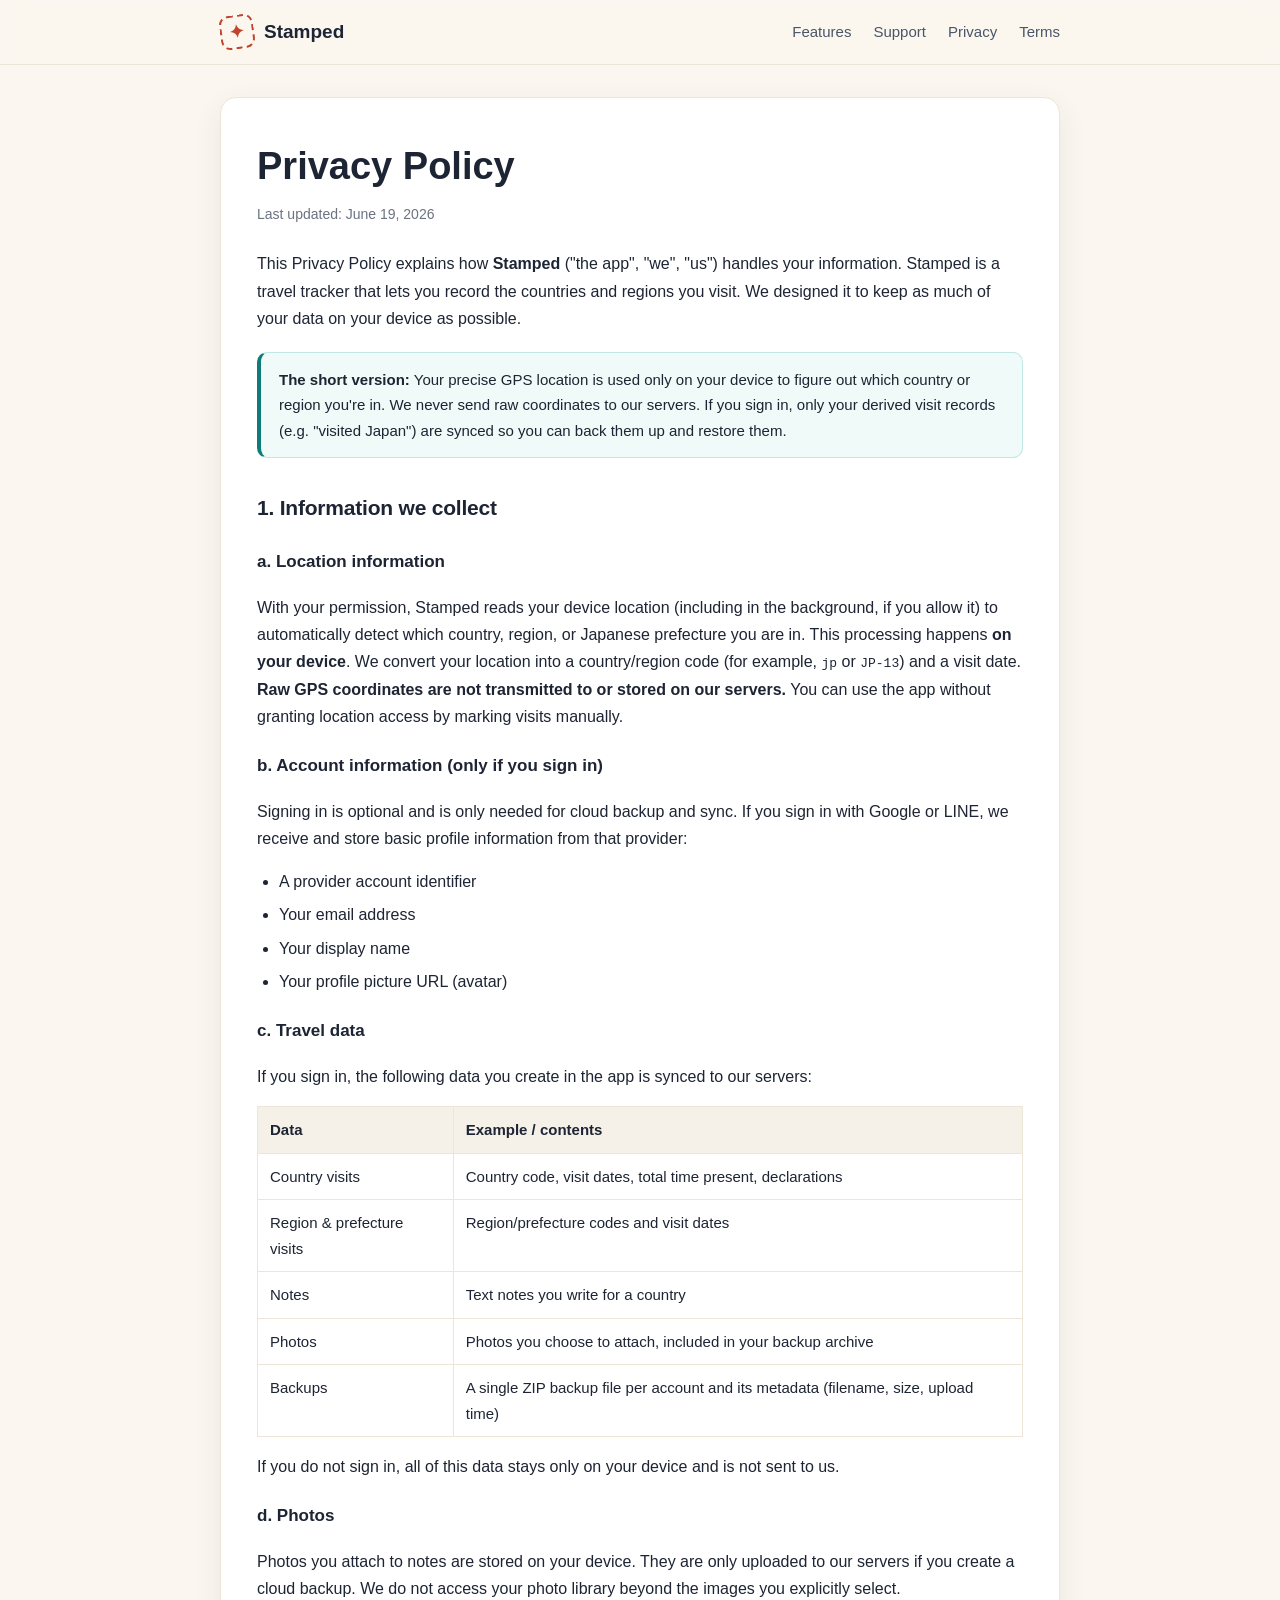
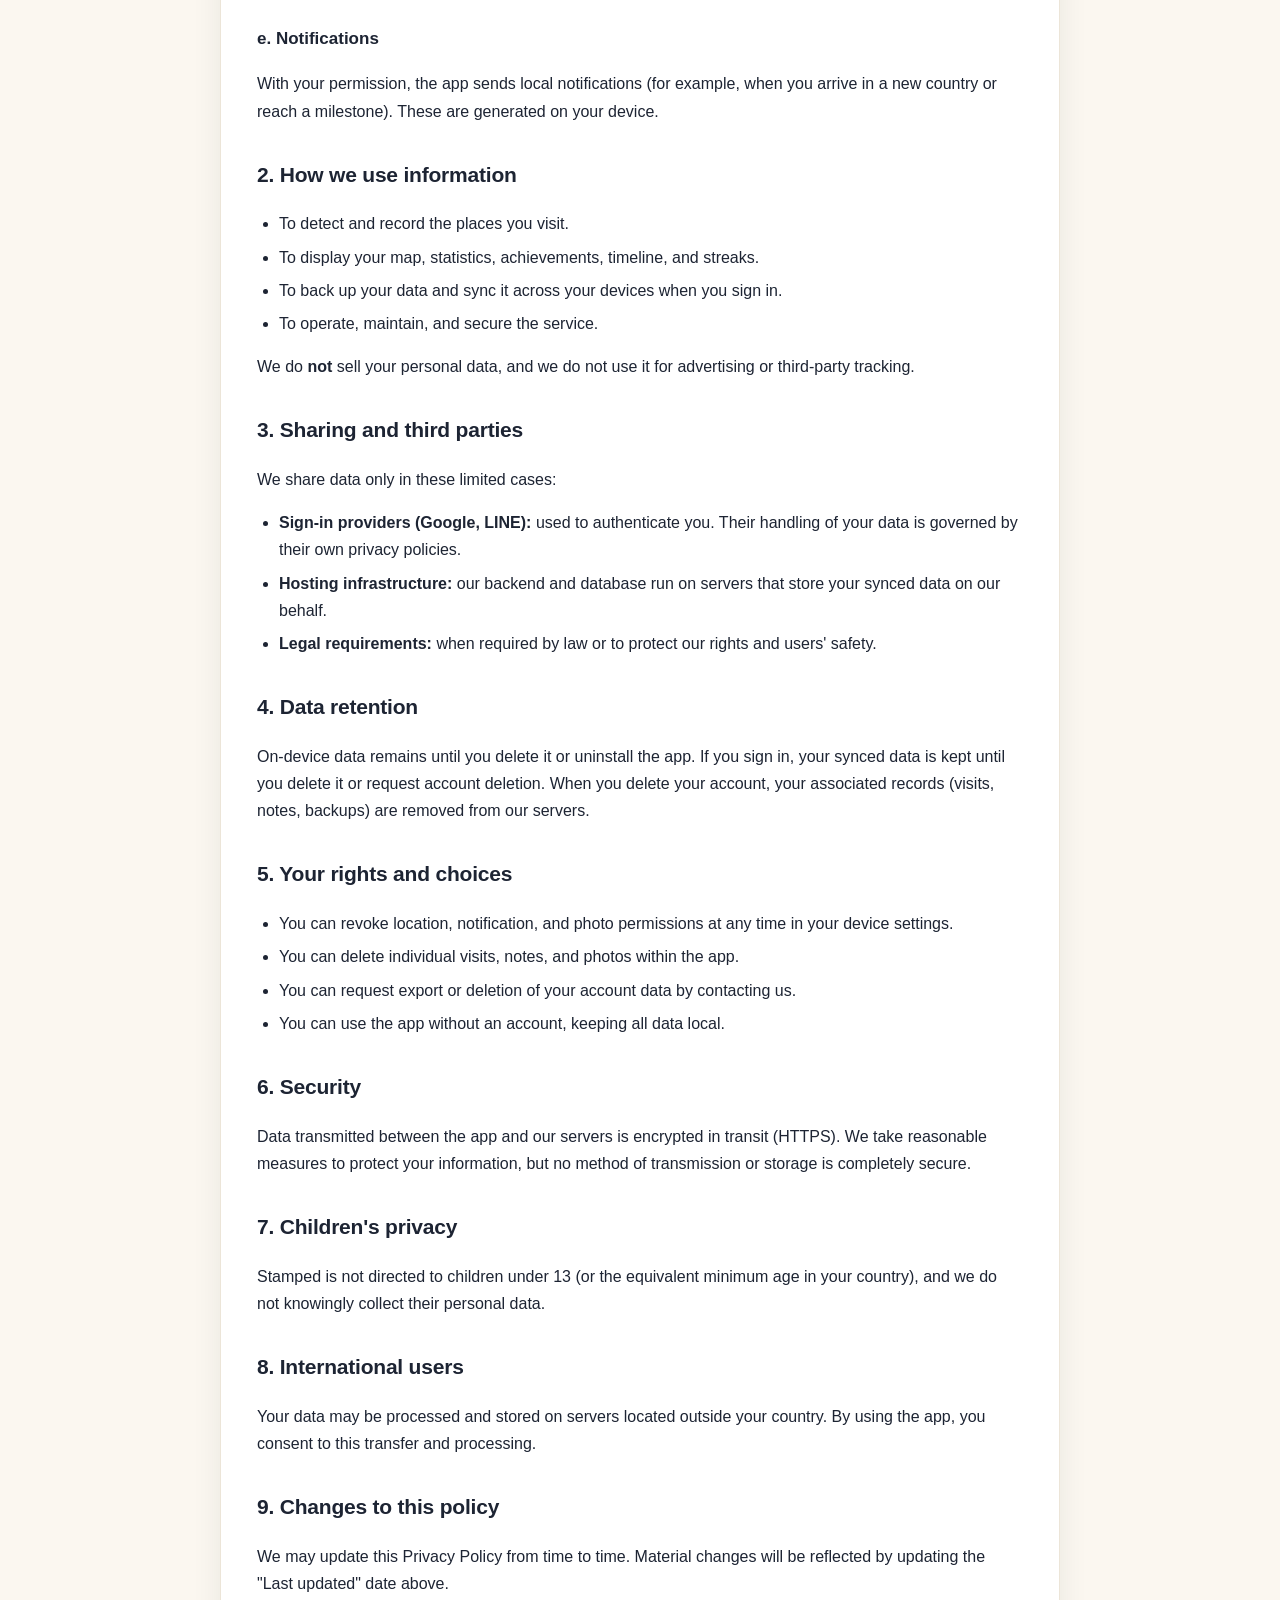
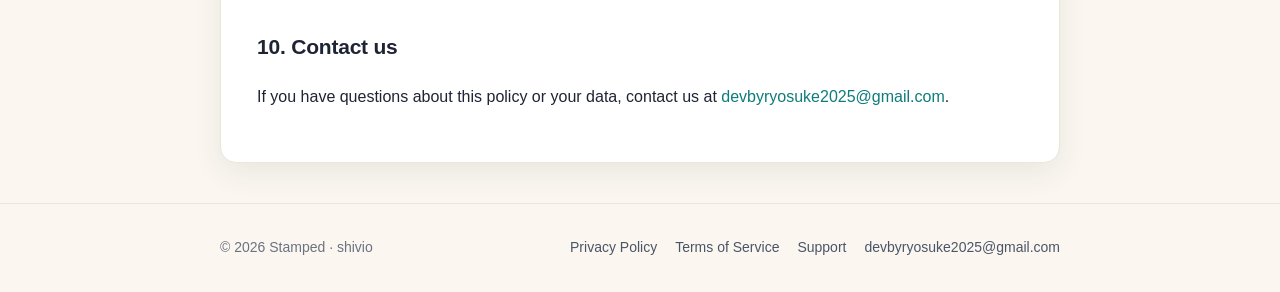
==== privacy.html @ 4b560f20 "Add Stamped website: landing, privacy, terms, support Co-Authored-By: Claude Opus 4.8 <noreply@anthr" ====
<!DOCTYPE html>
<html lang="en">
<head>
  <meta charset="UTF-8" />
  <meta name="viewport" content="width=device-width, initial-scale=1.0" />
  <title>Privacy Policy — Stamped</title>
  <meta name="description" content="How Stamped collects, uses, and protects your data." />
  <link rel="stylesheet" href="styles.css" />
</head>
<body>
  <header class="site-header">
    <div class="wrap">
      <a class="brand" href="index.html"><span class="mark">✦</span> Stamped</a>
      <nav class="nav">
        <a href="index.html#features">Features</a>
        <a href="support.html">Support</a>
        <a href="privacy.html">Privacy</a>
        <a href="terms.html">Terms</a>
      </nav>
    </div>
  </header>

  <main class="wrap">
    <article class="doc">
      <h1>Privacy Policy</h1>
      <div class="updated">Last updated: June 19, 2026</div>

      <p>
        This Privacy Policy explains how <strong>Stamped</strong> ("the app", "we",
        "us") handles your information. Stamped is a travel tracker that lets you
        record the countries and regions you visit. We designed it to keep as much
        of your data on your device as possible.
      </p>

      <div class="callout">
        <strong>The short version:</strong> Your precise GPS location is used only
        on your device to figure out which country or region you're in. We never
        send raw coordinates to our servers. If you sign in, only your derived
        visit records (e.g. "visited Japan") are synced so you can back them up
        and restore them.
      </div>

      <h2>1. Information we collect</h2>

      <h3>a. Location information</h3>
      <p>
        With your permission, Stamped reads your device location (including in the
        background, if you allow it) to automatically detect which country, region,
        or Japanese prefecture you are in. This processing happens
        <strong>on your device</strong>. We convert your location into a
        country/region code (for example, <code>jp</code> or <code>JP-13</code>)
        and a visit date. <strong>Raw GPS coordinates are not transmitted to or
        stored on our servers.</strong> You can use the app without granting
        location access by marking visits manually.
      </p>

      <h3>b. Account information (only if you sign in)</h3>
      <p>
        Signing in is optional and is only needed for cloud backup and sync. If you
        sign in with Google or LINE, we receive and store basic profile information
        from that provider:
      </p>
      <ul>
        <li>A provider account identifier</li>
        <li>Your email address</li>
        <li>Your display name</li>
        <li>Your profile picture URL (avatar)</li>
      </ul>

      <h3>c. Travel data</h3>
      <p>If you sign in, the following data you create in the app is synced to our servers:</p>
      <table>
        <tr><th>Data</th><th>Example / contents</th></tr>
        <tr><td>Country visits</td><td>Country code, visit dates, total time present, declarations</td></tr>
        <tr><td>Region &amp; prefecture visits</td><td>Region/prefecture codes and visit dates</td></tr>
        <tr><td>Notes</td><td>Text notes you write for a country</td></tr>
        <tr><td>Photos</td><td>Photos you choose to attach, included in your backup archive</td></tr>
        <tr><td>Backups</td><td>A single ZIP backup file per account and its metadata (filename, size, upload time)</td></tr>
      </table>
      <p>
        If you do not sign in, all of this data stays only on your device and is not
        sent to us.
      </p>

      <h3>d. Photos</h3>
      <p>
        Photos you attach to notes are stored on your device. They are only uploaded
        to our servers if you create a cloud backup. We do not access your photo
        library beyond the images you explicitly select.
      </p>

      <h3>e. Notifications</h3>
      <p>
        With your permission, the app sends local notifications (for example, when
        you arrive in a new country or reach a milestone). These are generated on
        your device.
      </p>

      <h2>2. How we use information</h2>
      <ul>
        <li>To detect and record the places you visit.</li>
        <li>To display your map, statistics, achievements, timeline, and streaks.</li>
        <li>To back up your data and sync it across your devices when you sign in.</li>
        <li>To operate, maintain, and secure the service.</li>
      </ul>
      <p>
        We do <strong>not</strong> sell your personal data, and we do not use it for
        advertising or third-party tracking.
      </p>

      <h2>3. Sharing and third parties</h2>
      <p>We share data only in these limited cases:</p>
      <ul>
        <li>
          <strong>Sign-in providers (Google, LINE):</strong> used to authenticate you.
          Their handling of your data is governed by their own privacy policies.
        </li>
        <li>
          <strong>Hosting infrastructure:</strong> our backend and database run on
          servers that store your synced data on our behalf.
        </li>
        <li>
          <strong>Legal requirements:</strong> when required by law or to protect
          our rights and users' safety.
        </li>
      </ul>

      <h2>4. Data retention</h2>
      <p>
        On-device data remains until you delete it or uninstall the app. If you sign
        in, your synced data is kept until you delete it or request account deletion.
        When you delete your account, your associated records (visits, notes,
        backups) are removed from our servers.
      </p>

      <h2>5. Your rights and choices</h2>
      <ul>
        <li>You can revoke location, notification, and photo permissions at any time in your device settings.</li>
        <li>You can delete individual visits, notes, and photos within the app.</li>
        <li>You can request export or deletion of your account data by contacting us.</li>
        <li>You can use the app without an account, keeping all data local.</li>
      </ul>

      <h2>6. Security</h2>
      <p>
        Data transmitted between the app and our servers is encrypted in transit
        (HTTPS). We take reasonable measures to protect your information, but no
        method of transmission or storage is completely secure.
      </p>

      <h2>7. Children's privacy</h2>
      <p>
        Stamped is not directed to children under 13 (or the equivalent minimum age
        in your country), and we do not knowingly collect their personal data.
      </p>

      <h2>8. International users</h2>
      <p>
        Your data may be processed and stored on servers located outside your
        country. By using the app, you consent to this transfer and processing.
      </p>

      <h2>9. Changes to this policy</h2>
      <p>
        We may update this Privacy Policy from time to time. Material changes will be
        reflected by updating the "Last updated" date above.
      </p>

      <h2>10. Contact us</h2>
      <p>
        If you have questions about this policy or your data, contact us at
        <a href="mailto:devbyryosuke2025@gmail.com">devbyryosuke2025@gmail.com</a>.
      </p>
    </article>
  </main>

  <footer class="site-footer">
    <div class="wrap">
      <div>© 2026 Stamped · shivio</div>
      <div class="links">
        <a href="privacy.html">Privacy Policy</a>
        <a href="terms.html">Terms of Service</a>
        <a href="support.html">Support</a>
        <a href="mailto:devbyryosuke2025@gmail.com">devbyryosuke2025@gmail.com</a>
      </div>
    </div>
  </footer>
</body>
</html>
---- styles.css ----
/* Stamped — shared styles */
:root {
  --ink: #1d2433;
  --ink-soft: #4a5568;
  --muted: #6b7280;
  --bg: #fbf7f0;
  --card: #ffffff;
  --line: #ece5d8;
  --accent: #0e7c7b;
  --accent-dark: #0a5e5d;
  --stamp: #c1432e;
  --radius: 16px;
  --maxw: 880px;
  --shadow: 0 10px 30px rgba(29, 36, 51, 0.08);
}

* { box-sizing: border-box; }

html { scroll-behavior: smooth; }

body {
  margin: 0;
  font-family: -apple-system, BlinkMacSystemFont, "Segoe UI", Roboto,
    "Helvetica Neue", "Hiragino Kaku Gothic ProN", "Noto Sans JP", sans-serif;
  color: var(--ink);
  background: var(--bg);
  line-height: 1.7;
  -webkit-font-smoothing: antialiased;
}

a { color: var(--accent); text-decoration: none; }
a:hover { text-decoration: underline; }

.wrap { max-width: var(--maxw); margin: 0 auto; padding: 0 20px; }

/* Header */
.site-header {
  position: sticky;
  top: 0;
  z-index: 10;
  background: rgba(251, 247, 240, 0.85);
  backdrop-filter: saturate(180%) blur(12px);
  border-bottom: 1px solid var(--line);
}
.site-header .wrap {
  display: flex;
  align-items: center;
  justify-content: space-between;
  height: 64px;
}
.brand {
  display: flex;
  align-items: center;
  gap: 10px;
  font-weight: 800;
  font-size: 19px;
  color: var(--ink);
}
.brand:hover { text-decoration: none; }
.brand .mark {
  width: 34px; height: 34px;
  display: grid; place-items: center;
  border: 2px dashed var(--stamp);
  border-radius: 9px;
  color: var(--stamp);
  font-size: 18px;
  transform: rotate(-8deg);
}
.nav { display: flex; gap: 22px; font-size: 15px; }
.nav a { color: var(--ink-soft); }

/* Hero */
.hero {
  text-align: center;
  padding: 72px 0 56px;
}
.hero h1 {
  font-size: clamp(34px, 6vw, 52px);
  line-height: 1.1;
  margin: 0 0 16px;
  letter-spacing: -0.02em;
}
.hero p.lead {
  font-size: clamp(17px, 2.5vw, 20px);
  color: var(--ink-soft);
  max-width: 600px;
  margin: 0 auto 28px;
}
.badges { display: flex; gap: 14px; justify-content: center; flex-wrap: wrap; }
.badge {
  display: inline-flex;
  align-items: center;
  gap: 10px;
  background: var(--ink);
  color: #fff;
  padding: 12px 20px;
  border-radius: 12px;
  font-weight: 600;
  font-size: 15px;
}
.badge:hover { background: #000; text-decoration: none; }
.badge small { display: block; font-size: 11px; opacity: .75; font-weight: 500; }

/* Sections */
section { padding: 24px 0; }
h2 { font-size: clamp(24px, 4vw, 30px); margin: 8px 0 18px; letter-spacing: -0.01em; }

.features {
  display: grid;
  grid-template-columns: repeat(auto-fit, minmax(230px, 1fr));
  gap: 18px;
  margin: 12px 0 8px;
}
.feature {
  background: var(--card);
  border: 1px solid var(--line);
  border-radius: var(--radius);
  padding: 22px;
  box-shadow: var(--shadow);
}
.feature .ico { font-size: 26px; }
.feature h3 { margin: 12px 0 6px; font-size: 18px; }
.feature p { margin: 0; color: var(--muted); font-size: 15px; }

/* Legal / content pages */
.doc { background: var(--card); border: 1px solid var(--line);
  border-radius: var(--radius); padding: 36px; margin: 32px 0;
  box-shadow: var(--shadow); }
.doc h1 { font-size: clamp(28px, 5vw, 38px); margin: 0 0 4px; }
.doc .updated { color: var(--muted); font-size: 14px; margin-bottom: 24px; }
.doc h2 { font-size: 21px; margin-top: 32px; }
.doc h3 { font-size: 17px; margin-top: 22px; }
.doc ul { padding-left: 22px; }
.doc li { margin: 6px 0; }
.doc table { width: 100%; border-collapse: collapse; margin: 16px 0; font-size: 15px; }
.doc th, .doc td { text-align: left; padding: 10px 12px; border: 1px solid var(--line); vertical-align: top; }
.doc th { background: #f6f1e8; }

.callout {
  background: #effaf9;
  border: 1px solid #bfe7e5;
  border-left: 4px solid var(--accent);
  border-radius: 10px;
  padding: 14px 18px;
  margin: 20px 0;
  font-size: 15px;
}

.btn {
  display: inline-block;
  background: var(--accent);
  color: #fff;
  padding: 12px 22px;
  border-radius: 12px;
  font-weight: 600;
}
.btn:hover { background: var(--accent-dark); text-decoration: none; }

/* FAQ */
.faq { margin: 8px 0; }
.faq details {
  background: var(--card);
  border: 1px solid var(--line);
  border-radius: 12px;
  padding: 4px 18px;
  margin: 12px 0;
  box-shadow: var(--shadow);
}
.faq summary {
  cursor: pointer;
  font-weight: 600;
  padding: 14px 0;
  list-style: none;
}
.faq summary::-webkit-details-marker { display: none; }
.faq summary::after { content: "+"; float: right; color: var(--accent); font-size: 20px; }
.faq details[open] summary::after { content: "–"; }
.faq details > p { margin: 0 0 16px; color: var(--ink-soft); }

/* Footer */
.site-footer {
  border-top: 1px solid var(--line);
  margin-top: 40px;
  padding: 32px 0;
  color: var(--muted);
  font-size: 14px;
}
.site-footer .wrap {
  display: flex;
  justify-content: space-between;
  align-items: center;
  flex-wrap: wrap;
  gap: 12px;
}
.site-footer .links { display: flex; gap: 18px; flex-wrap: wrap; }
.site-footer a { color: var(--ink-soft); }

@media (max-width: 560px) {
  .nav { gap: 14px; font-size: 14px; }
  .doc { padding: 24px; }
}
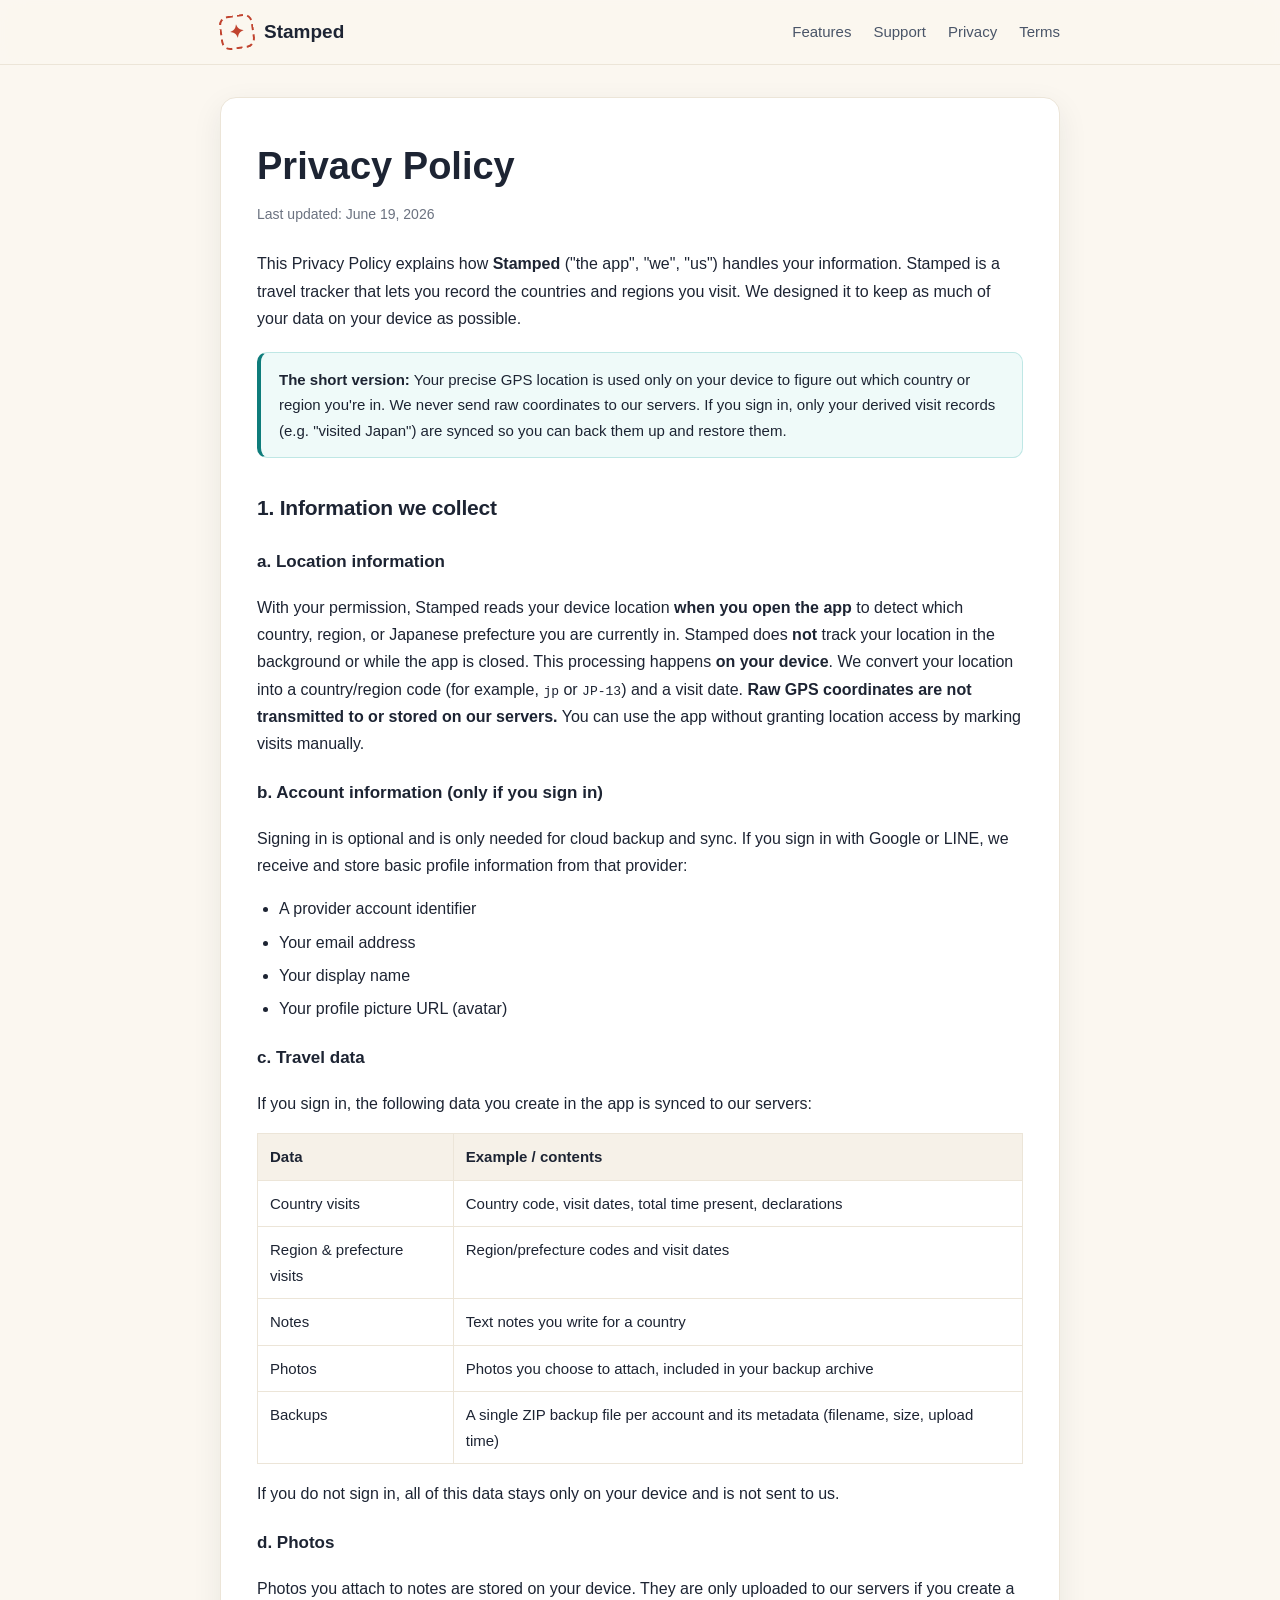
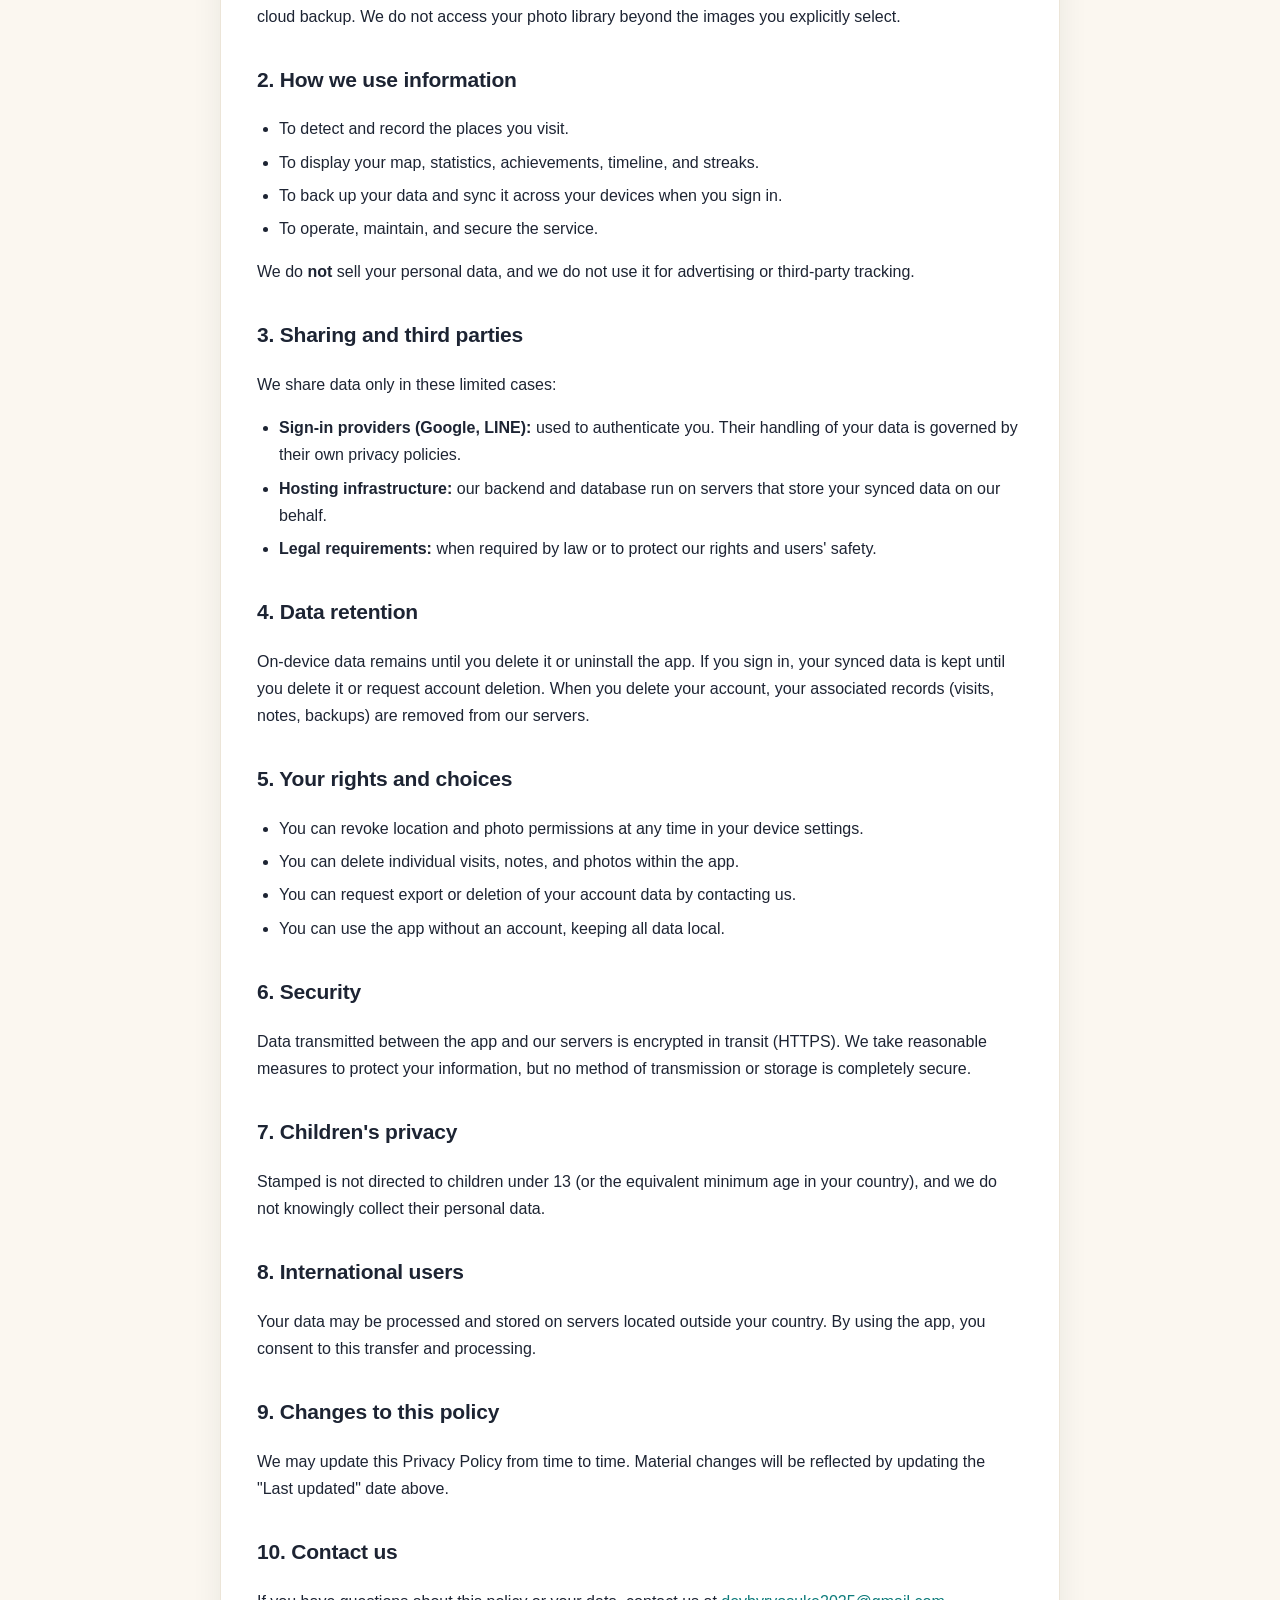
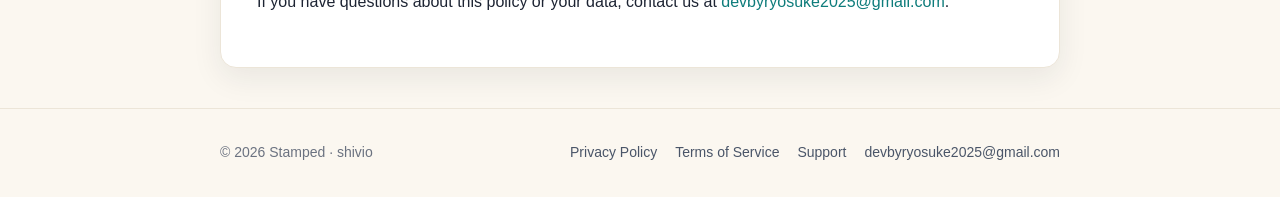
==== commit f638cacf: "Align site with app: record on app open, remove background/notification claims Co-Authored-By: Claud" ====
--- a/privacy.html
+++ b/privacy.html
@@ -44,14 +44,16 @@
 
       <h3>a. Location information</h3>
       <p>
-        With your permission, Stamped reads your device location (including in the
-        background, if you allow it) to automatically detect which country, region,
-        or Japanese prefecture you are in. This processing happens
-        <strong>on your device</strong>. We convert your location into a
-        country/region code (for example, <code>jp</code> or <code>JP-13</code>)
-        and a visit date. <strong>Raw GPS coordinates are not transmitted to or
-        stored on our servers.</strong> You can use the app without granting
-        location access by marking visits manually.
+        With your permission, Stamped reads your device location
+        <strong>when you open the app</strong> to detect which country, region,
+        or Japanese prefecture you are currently in. Stamped does
+        <strong>not</strong> track your location in the background or while the app
+        is closed. This processing happens <strong>on your device</strong>. We
+        convert your location into a country/region code (for example,
+        <code>jp</code> or <code>JP-13</code>) and a visit date.
+        <strong>Raw GPS coordinates are not transmitted to or stored on our
+        servers.</strong> You can use the app without granting location access by
+        marking visits manually.
       </p>
 
       <h3>b. Account information (only if you sign in)</h3>
@@ -87,13 +89,6 @@
         Photos you attach to notes are stored on your device. They are only uploaded
         to our servers if you create a cloud backup. We do not access your photo
         library beyond the images you explicitly select.
-      </p>
-
-      <h3>e. Notifications</h3>
-      <p>
-        With your permission, the app sends local notifications (for example, when
-        you arrive in a new country or reach a milestone). These are generated on
-        your device.
       </p>
 
       <h2>2. How we use information</h2>
@@ -135,7 +130,7 @@
 
       <h2>5. Your rights and choices</h2>
       <ul>
-        <li>You can revoke location, notification, and photo permissions at any time in your device settings.</li>
+        <li>You can revoke location and photo permissions at any time in your device settings.</li>
         <li>You can delete individual visits, notes, and photos within the app.</li>
         <li>You can request export or deletion of your account data by contacting us.</li>
         <li>You can use the app without an account, keeping all data local.</li>
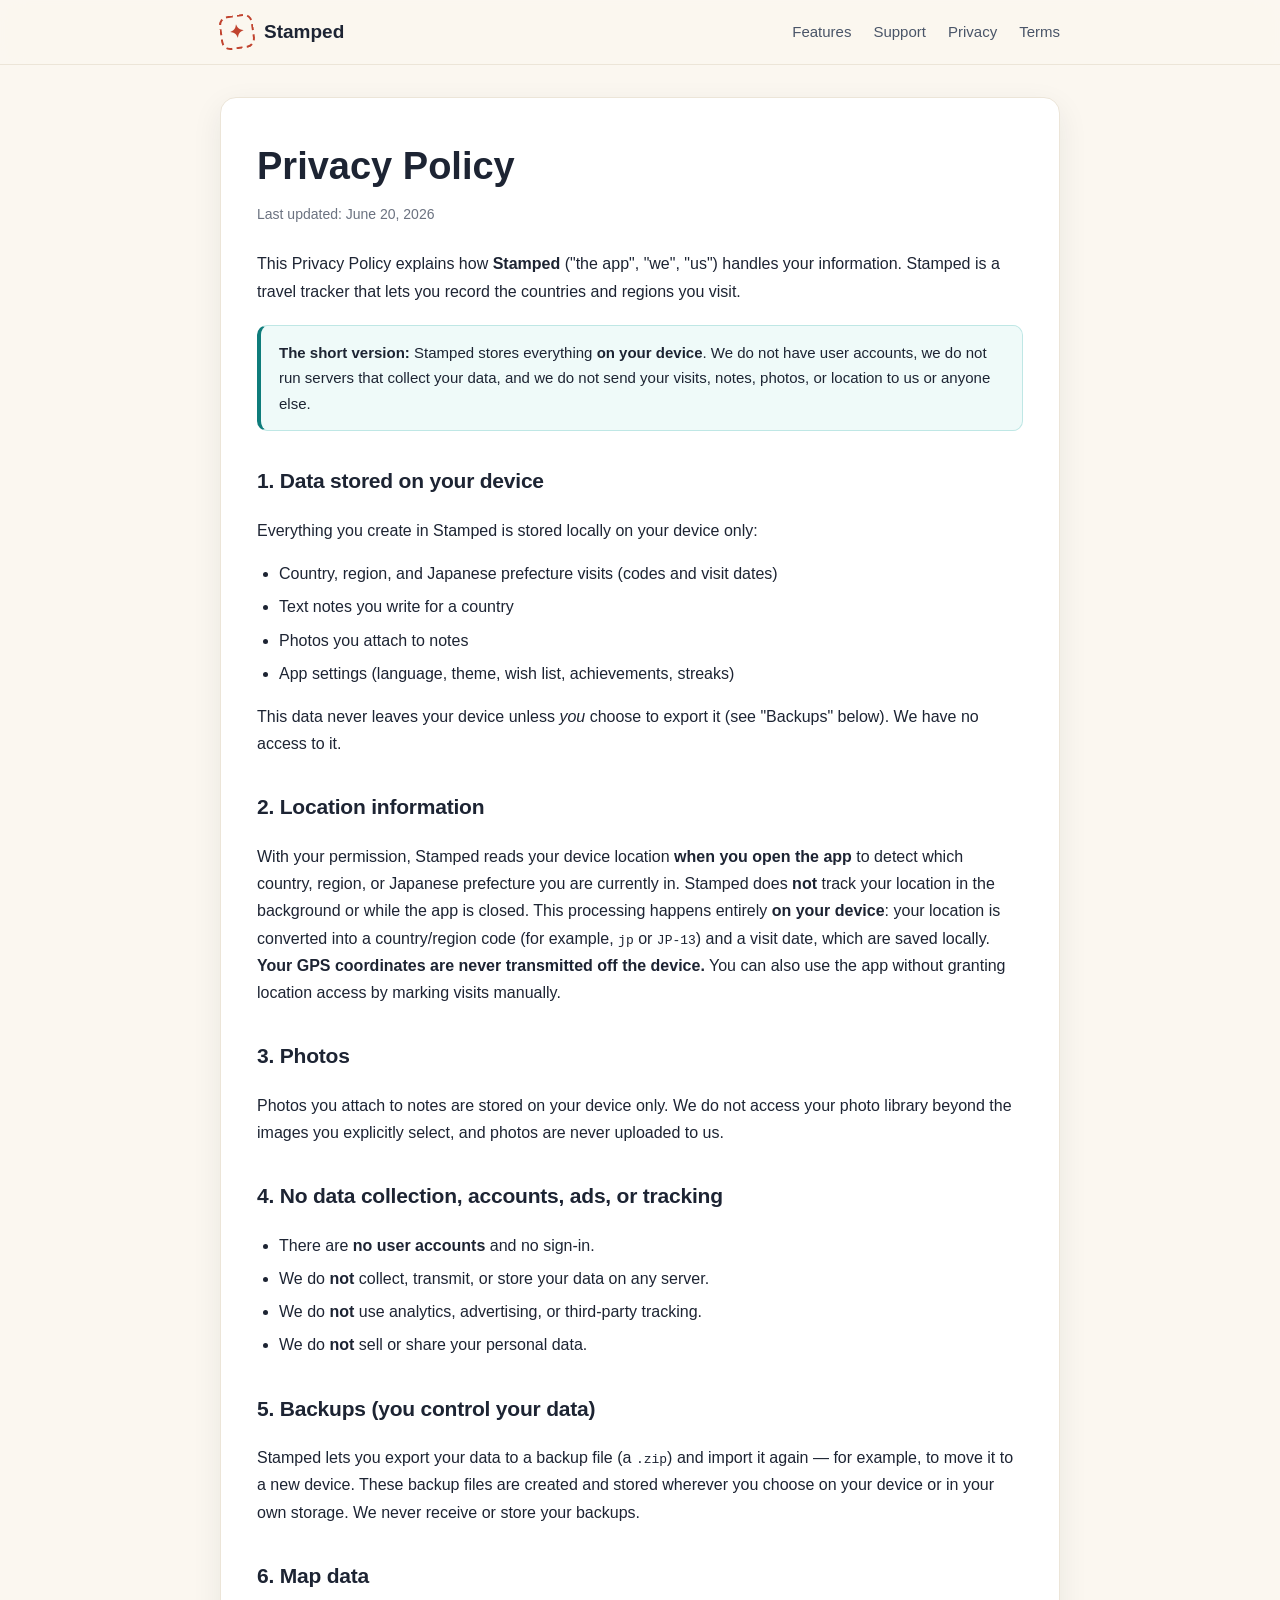
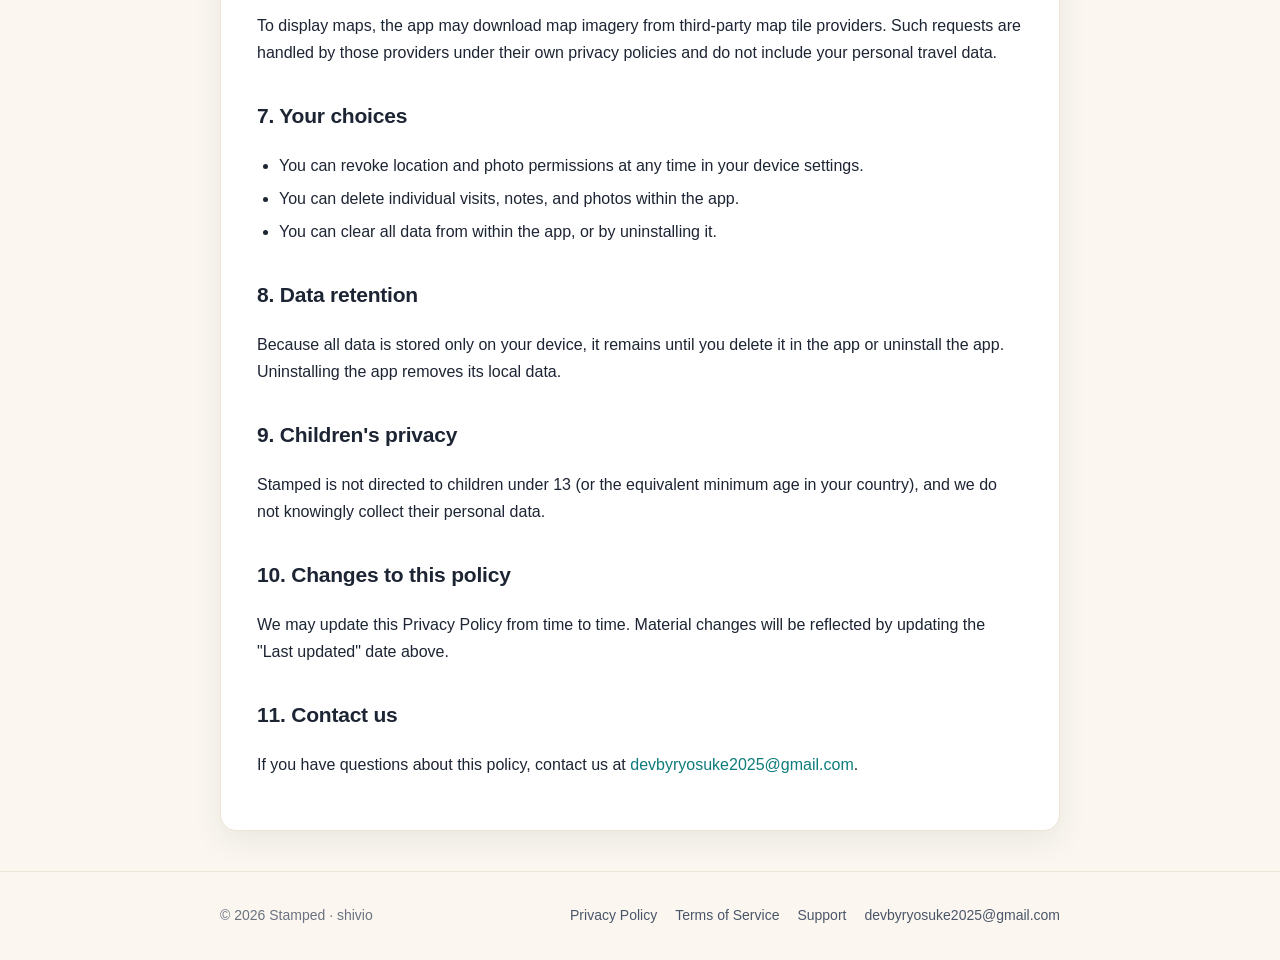
==== commit 2fc2698d: "Simplify policy for local-only release: no accounts, no servers, on-device data Co-Authored-By: Clau" ====
--- a/privacy.html
+++ b/privacy.html
@@ -4,7 +4,7 @@
   <meta charset="UTF-8" />
   <meta name="viewport" content="width=device-width, initial-scale=1.0" />
   <title>Privacy Policy — Stamped</title>
-  <meta name="description" content="How Stamped collects, uses, and protects your data." />
+  <meta name="description" content="Stamped stores all your data on your device. No accounts, no servers, no tracking." />
   <link rel="stylesheet" href="styles.css" />
 </head>
 <body>
@@ -23,147 +23,108 @@
   <main class="wrap">
     <article class="doc">
       <h1>Privacy Policy</h1>
-      <div class="updated">Last updated: June 19, 2026</div>
+      <div class="updated">Last updated: June 20, 2026</div>
 
       <p>
         This Privacy Policy explains how <strong>Stamped</strong> ("the app", "we",
         "us") handles your information. Stamped is a travel tracker that lets you
-        record the countries and regions you visit. We designed it to keep as much
-        of your data on your device as possible.
+        record the countries and regions you visit.
       </p>
 
       <div class="callout">
-        <strong>The short version:</strong> Your precise GPS location is used only
-        on your device to figure out which country or region you're in. We never
-        send raw coordinates to our servers. If you sign in, only your derived
-        visit records (e.g. "visited Japan") are synced so you can back them up
-        and restore them.
+        <strong>The short version:</strong> Stamped stores everything
+        <strong>on your device</strong>. We do not have user accounts, we do not run
+        servers that collect your data, and we do not send your visits, notes, photos,
+        or location to us or anyone else.
       </div>
 
-      <h2>1. Information we collect</h2>
+      <h2>1. Data stored on your device</h2>
+      <p>
+        Everything you create in Stamped is stored locally on your device only:
+      </p>
+      <ul>
+        <li>Country, region, and Japanese prefecture visits (codes and visit dates)</li>
+        <li>Text notes you write for a country</li>
+        <li>Photos you attach to notes</li>
+        <li>App settings (language, theme, wish list, achievements, streaks)</li>
+      </ul>
+      <p>
+        This data never leaves your device unless <em>you</em> choose to export it
+        (see "Backups" below). We have no access to it.
+      </p>
 
-      <h3>a. Location information</h3>
+      <h2>2. Location information</h2>
       <p>
         With your permission, Stamped reads your device location
-        <strong>when you open the app</strong> to detect which country, region,
-        or Japanese prefecture you are currently in. Stamped does
-        <strong>not</strong> track your location in the background or while the app
-        is closed. This processing happens <strong>on your device</strong>. We
-        convert your location into a country/region code (for example,
-        <code>jp</code> or <code>JP-13</code>) and a visit date.
-        <strong>Raw GPS coordinates are not transmitted to or stored on our
-        servers.</strong> You can use the app without granting location access by
-        marking visits manually.
+        <strong>when you open the app</strong> to detect which country, region, or
+        Japanese prefecture you are currently in. Stamped does <strong>not</strong>
+        track your location in the background or while the app is closed. This
+        processing happens entirely <strong>on your device</strong>: your location is
+        converted into a country/region code (for example, <code>jp</code> or
+        <code>JP-13</code>) and a visit date, which are saved locally.
+        <strong>Your GPS coordinates are never transmitted off the device.</strong>
+        You can also use the app without granting location access by marking visits
+        manually.
       </p>
 
-      <h3>b. Account information (only if you sign in)</h3>
+      <h2>3. Photos</h2>
       <p>
-        Signing in is optional and is only needed for cloud backup and sync. If you
-        sign in with Google or LINE, we receive and store basic profile information
-        from that provider:
+        Photos you attach to notes are stored on your device only. We do not access
+        your photo library beyond the images you explicitly select, and photos are
+        never uploaded to us.
       </p>
+
+      <h2>4. No data collection, accounts, ads, or tracking</h2>
       <ul>
-        <li>A provider account identifier</li>
-        <li>Your email address</li>
-        <li>Your display name</li>
-        <li>Your profile picture URL (avatar)</li>
+        <li>There are <strong>no user accounts</strong> and no sign-in.</li>
+        <li>We do <strong>not</strong> collect, transmit, or store your data on any server.</li>
+        <li>We do <strong>not</strong> use analytics, advertising, or third-party tracking.</li>
+        <li>We do <strong>not</strong> sell or share your personal data.</li>
       </ul>
 
-      <h3>c. Travel data</h3>
-      <p>If you sign in, the following data you create in the app is synced to our servers:</p>
-      <table>
-        <tr><th>Data</th><th>Example / contents</th></tr>
-        <tr><td>Country visits</td><td>Country code, visit dates, total time present, declarations</td></tr>
-        <tr><td>Region &amp; prefecture visits</td><td>Region/prefecture codes and visit dates</td></tr>
-        <tr><td>Notes</td><td>Text notes you write for a country</td></tr>
-        <tr><td>Photos</td><td>Photos you choose to attach, included in your backup archive</td></tr>
-        <tr><td>Backups</td><td>A single ZIP backup file per account and its metadata (filename, size, upload time)</td></tr>
-      </table>
+      <h2>5. Backups (you control your data)</h2>
       <p>
-        If you do not sign in, all of this data stays only on your device and is not
-        sent to us.
+        Stamped lets you export your data to a backup file (a <code>.zip</code>) and
+        import it again — for example, to move it to a new device. These backup files
+        are created and stored wherever you choose on your device or in your own
+        storage. We never receive or store your backups.
       </p>
 
-      <h3>d. Photos</h3>
+      <h2>6. Map data</h2>
       <p>
-        Photos you attach to notes are stored on your device. They are only uploaded
-        to our servers if you create a cloud backup. We do not access your photo
-        library beyond the images you explicitly select.
+        To display maps, the app may download map imagery from third-party map tile
+        providers. Such requests are handled by those providers under their own
+        privacy policies and do not include your personal travel data.
       </p>
 
-      <h2>2. How we use information</h2>
-      <ul>
-        <li>To detect and record the places you visit.</li>
-        <li>To display your map, statistics, achievements, timeline, and streaks.</li>
-        <li>To back up your data and sync it across your devices when you sign in.</li>
-        <li>To operate, maintain, and secure the service.</li>
-      </ul>
-      <p>
-        We do <strong>not</strong> sell your personal data, and we do not use it for
-        advertising or third-party tracking.
-      </p>
-
-      <h2>3. Sharing and third parties</h2>
-      <p>We share data only in these limited cases:</p>
-      <ul>
-        <li>
-          <strong>Sign-in providers (Google, LINE):</strong> used to authenticate you.
-          Their handling of your data is governed by their own privacy policies.
-        </li>
-        <li>
-          <strong>Hosting infrastructure:</strong> our backend and database run on
-          servers that store your synced data on our behalf.
-        </li>
-        <li>
-          <strong>Legal requirements:</strong> when required by law or to protect
-          our rights and users' safety.
-        </li>
-      </ul>
-
-      <h2>4. Data retention</h2>
-      <p>
-        On-device data remains until you delete it or uninstall the app. If you sign
-        in, your synced data is kept until you delete it or request account deletion.
-        When you delete your account, your associated records (visits, notes,
-        backups) are removed from our servers.
-      </p>
-
-      <h2>5. Your rights and choices</h2>
+      <h2>7. Your choices</h2>
       <ul>
         <li>You can revoke location and photo permissions at any time in your device settings.</li>
         <li>You can delete individual visits, notes, and photos within the app.</li>
-        <li>You can request export or deletion of your account data by contacting us.</li>
-        <li>You can use the app without an account, keeping all data local.</li>
+        <li>You can clear all data from within the app, or by uninstalling it.</li>
       </ul>
 
-      <h2>6. Security</h2>
+      <h2>8. Data retention</h2>
       <p>
-        Data transmitted between the app and our servers is encrypted in transit
-        (HTTPS). We take reasonable measures to protect your information, but no
-        method of transmission or storage is completely secure.
+        Because all data is stored only on your device, it remains until you delete it
+        in the app or uninstall the app. Uninstalling the app removes its local data.
       </p>
 
-      <h2>7. Children's privacy</h2>
+      <h2>9. Children's privacy</h2>
       <p>
         Stamped is not directed to children under 13 (or the equivalent minimum age
         in your country), and we do not knowingly collect their personal data.
       </p>
 
-      <h2>8. International users</h2>
-      <p>
-        Your data may be processed and stored on servers located outside your
-        country. By using the app, you consent to this transfer and processing.
-      </p>
-
-      <h2>9. Changes to this policy</h2>
+      <h2>10. Changes to this policy</h2>
       <p>
         We may update this Privacy Policy from time to time. Material changes will be
         reflected by updating the "Last updated" date above.
       </p>
 
-      <h2>10. Contact us</h2>
+      <h2>11. Contact us</h2>
       <p>
-        If you have questions about this policy or your data, contact us at
+        If you have questions about this policy, contact us at
         <a href="mailto:devbyryosuke2025@gmail.com">devbyryosuke2025@gmail.com</a>.
       </p>
     </article>
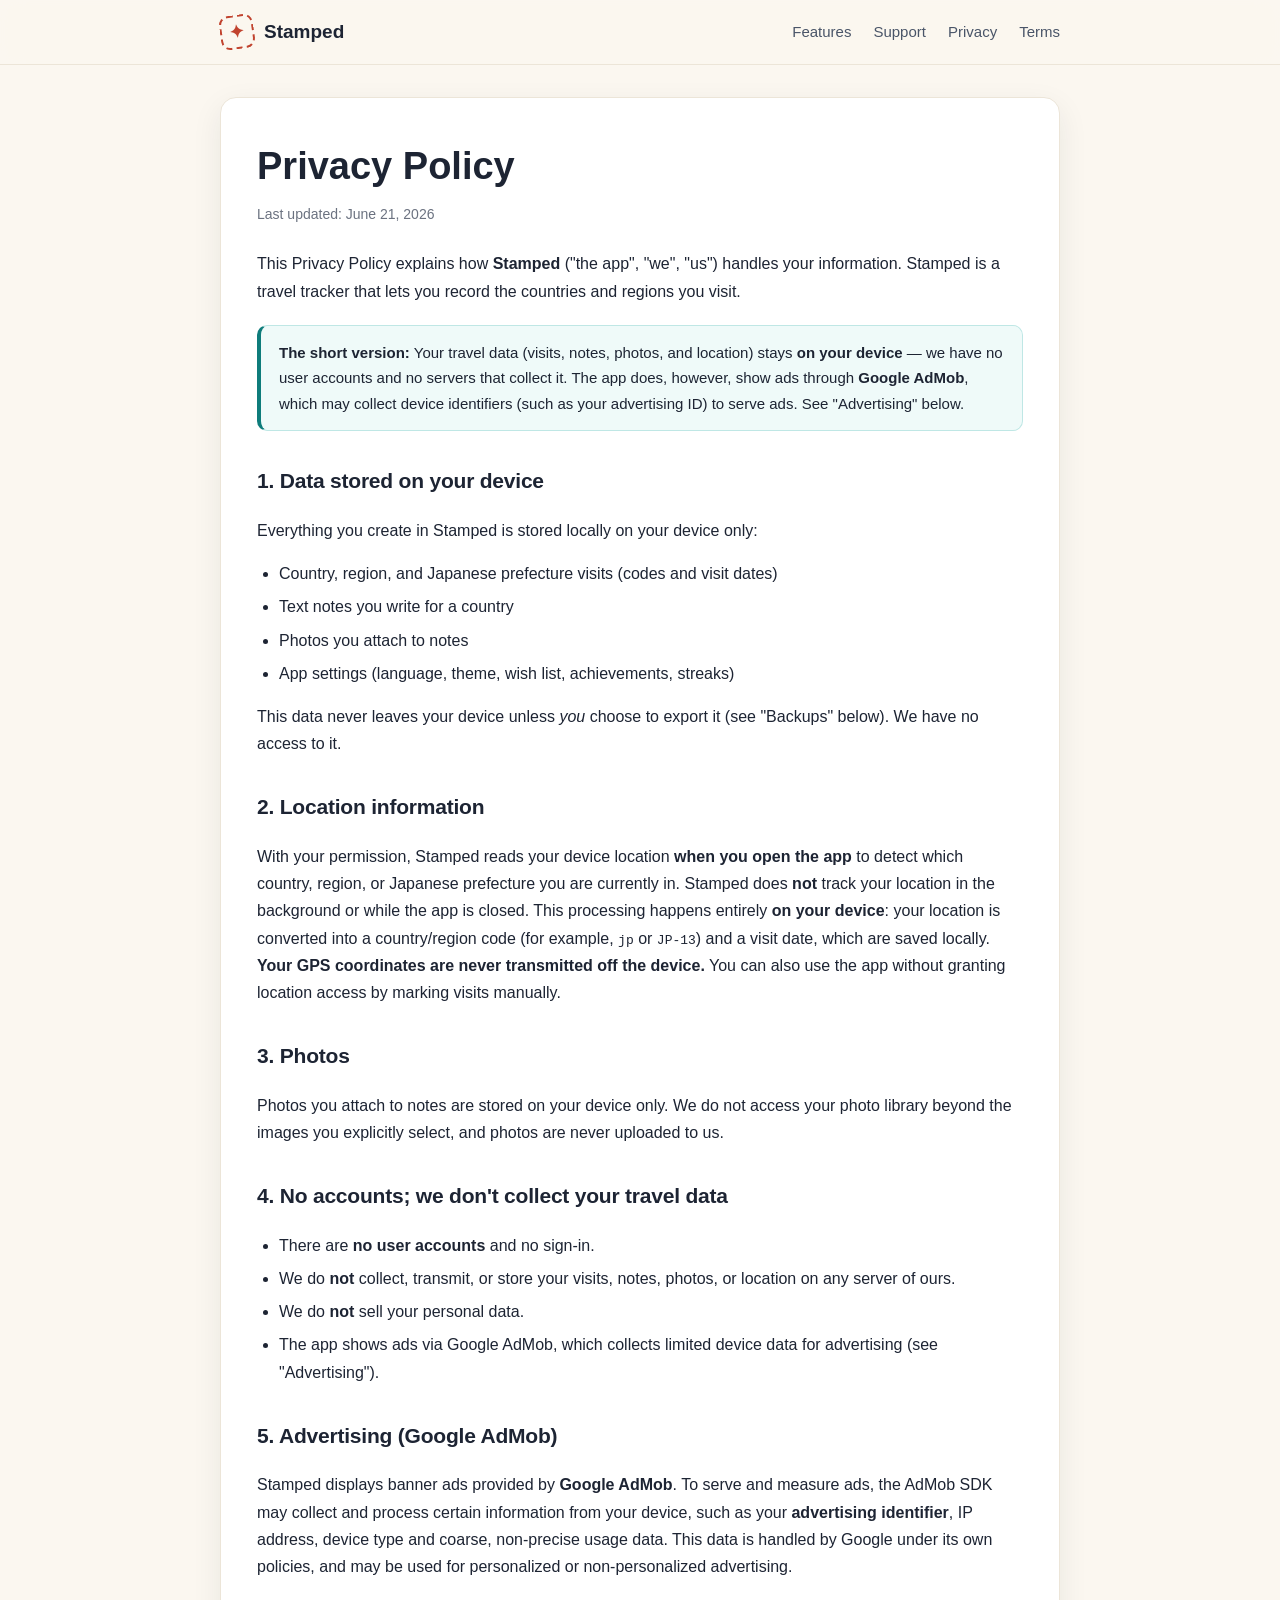
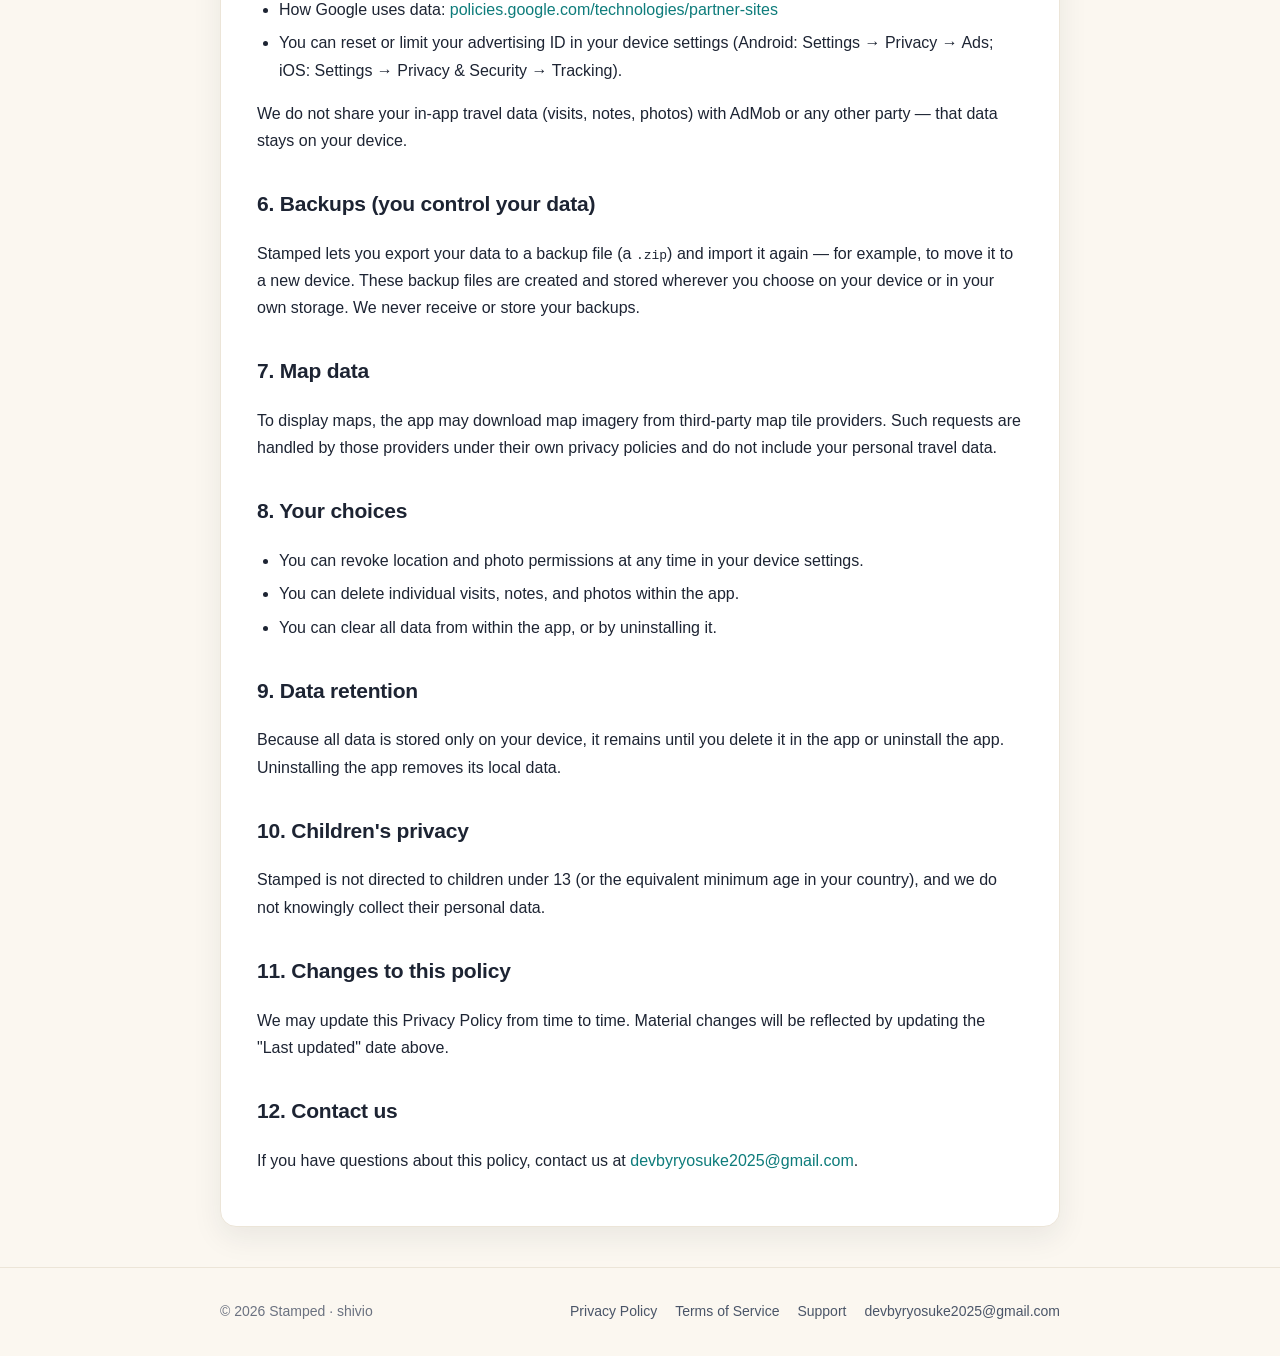
==== commit 59b5a352: "Disclose Google AdMob ads in privacy policy Co-Authored-By: Claude Opus 4.8 <noreply@anthropic.com>" ====
--- a/privacy.html
+++ b/privacy.html
@@ -4,7 +4,7 @@
   <meta charset="UTF-8" />
   <meta name="viewport" content="width=device-width, initial-scale=1.0" />
   <title>Privacy Policy — Stamped</title>
-  <meta name="description" content="Stamped stores all your data on your device. No accounts, no servers, no tracking." />
+  <meta name="description" content="Stamped keeps your travel data on your device. No accounts or servers; shows ads via Google AdMob." />
   <link rel="stylesheet" href="styles.css" />
 </head>
 <body>
@@ -23,7 +23,7 @@
   <main class="wrap">
     <article class="doc">
       <h1>Privacy Policy</h1>
-      <div class="updated">Last updated: June 20, 2026</div>
+      <div class="updated">Last updated: June 21, 2026</div>
 
       <p>
         This Privacy Policy explains how <strong>Stamped</strong> ("the app", "we",
@@ -32,10 +32,11 @@
       </p>
 
       <div class="callout">
-        <strong>The short version:</strong> Stamped stores everything
-        <strong>on your device</strong>. We do not have user accounts, we do not run
-        servers that collect your data, and we do not send your visits, notes, photos,
-        or location to us or anyone else.
+        <strong>The short version:</strong> Your travel data (visits, notes, photos,
+        and location) stays <strong>on your device</strong> — we have no user accounts
+        and no servers that collect it. The app does, however, show ads through
+        <strong>Google AdMob</strong>, which may collect device identifiers (such as
+        your advertising ID) to serve ads. See "Advertising" below.
       </div>
 
       <h2>1. Data stored on your device</h2>
@@ -74,15 +75,35 @@
         never uploaded to us.
       </p>
 
-      <h2>4. No data collection, accounts, ads, or tracking</h2>
+      <h2>4. No accounts; we don't collect your travel data</h2>
       <ul>
         <li>There are <strong>no user accounts</strong> and no sign-in.</li>
-        <li>We do <strong>not</strong> collect, transmit, or store your data on any server.</li>
-        <li>We do <strong>not</strong> use analytics, advertising, or third-party tracking.</li>
-        <li>We do <strong>not</strong> sell or share your personal data.</li>
+        <li>We do <strong>not</strong> collect, transmit, or store your visits, notes, photos, or location on any server of ours.</li>
+        <li>We do <strong>not</strong> sell your personal data.</li>
+        <li>The app shows ads via Google AdMob, which collects limited device data for advertising (see "Advertising").</li>
       </ul>
 
-      <h2>5. Backups (you control your data)</h2>
+      <h2>5. Advertising (Google AdMob)</h2>
+      <p>
+        Stamped displays banner ads provided by <strong>Google AdMob</strong>. To serve
+        and measure ads, the AdMob SDK may collect and process certain information from
+        your device, such as your <strong>advertising identifier</strong>, IP address,
+        device type and coarse, non-precise usage data. This data is handled by Google
+        under its own policies, and may be used for personalized or non-personalized
+        advertising.
+      </p>
+      <ul>
+        <li>How Google uses data:
+          <a href="https://policies.google.com/technologies/partner-sites" target="_blank" rel="noopener">policies.google.com/technologies/partner-sites</a></li>
+        <li>You can reset or limit your advertising ID in your device settings
+          (Android: Settings → Privacy → Ads; iOS: Settings → Privacy &amp; Security → Tracking).</li>
+      </ul>
+      <p>
+        We do not share your in-app travel data (visits, notes, photos) with AdMob or
+        any other party — that data stays on your device.
+      </p>
+
+      <h2>6. Backups (you control your data)</h2>
       <p>
         Stamped lets you export your data to a backup file (a <code>.zip</code>) and
         import it again — for example, to move it to a new device. These backup files
@@ -90,39 +111,39 @@
         storage. We never receive or store your backups.
       </p>
 
-      <h2>6. Map data</h2>
+      <h2>7. Map data</h2>
       <p>
         To display maps, the app may download map imagery from third-party map tile
         providers. Such requests are handled by those providers under their own
         privacy policies and do not include your personal travel data.
       </p>
 
-      <h2>7. Your choices</h2>
+      <h2>8. Your choices</h2>
       <ul>
         <li>You can revoke location and photo permissions at any time in your device settings.</li>
         <li>You can delete individual visits, notes, and photos within the app.</li>
         <li>You can clear all data from within the app, or by uninstalling it.</li>
       </ul>
 
-      <h2>8. Data retention</h2>
+      <h2>9. Data retention</h2>
       <p>
         Because all data is stored only on your device, it remains until you delete it
         in the app or uninstall the app. Uninstalling the app removes its local data.
       </p>
 
-      <h2>9. Children's privacy</h2>
+      <h2>10. Children's privacy</h2>
       <p>
         Stamped is not directed to children under 13 (or the equivalent minimum age
         in your country), and we do not knowingly collect their personal data.
       </p>
 
-      <h2>10. Changes to this policy</h2>
+      <h2>11. Changes to this policy</h2>
       <p>
         We may update this Privacy Policy from time to time. Material changes will be
         reflected by updating the "Last updated" date above.
       </p>
 
-      <h2>11. Contact us</h2>
+      <h2>12. Contact us</h2>
       <p>
         If you have questions about this policy, contact us at
         <a href="mailto:devbyryosuke2025@gmail.com">devbyryosuke2025@gmail.com</a>.
